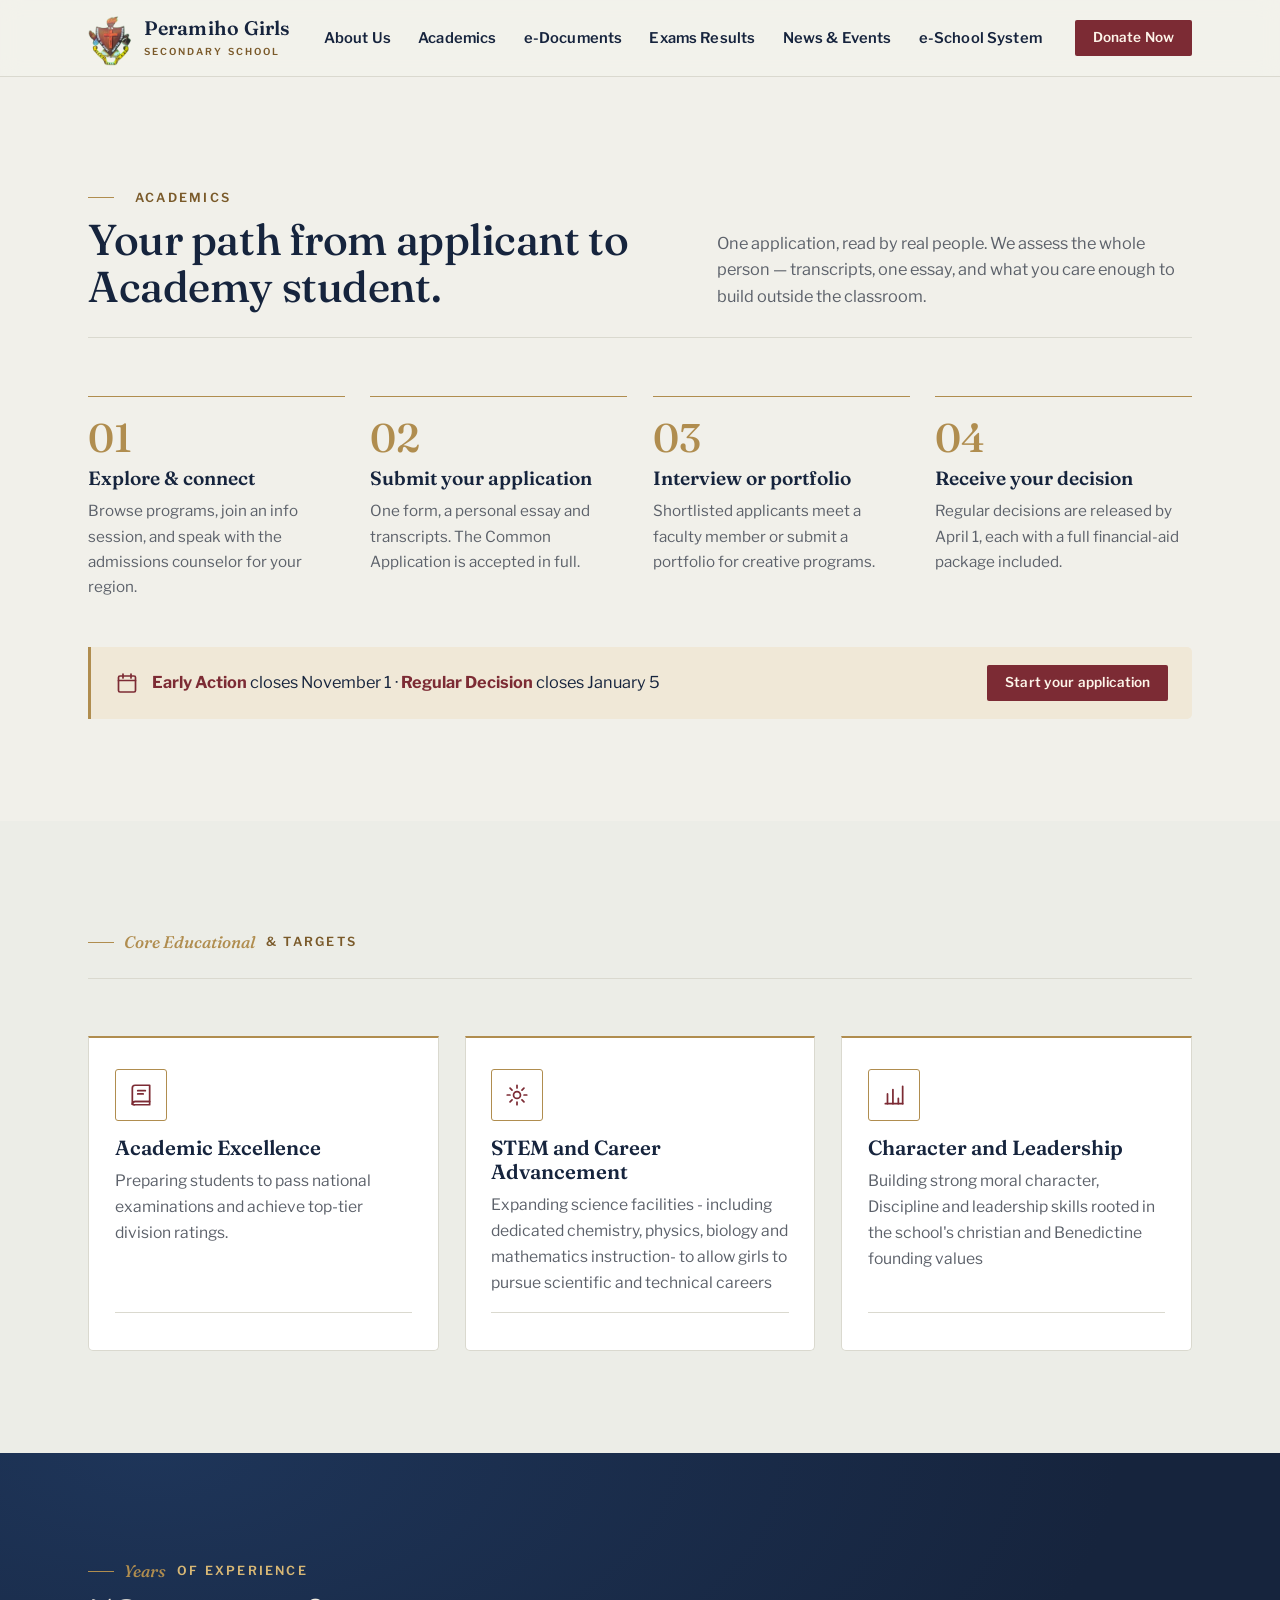
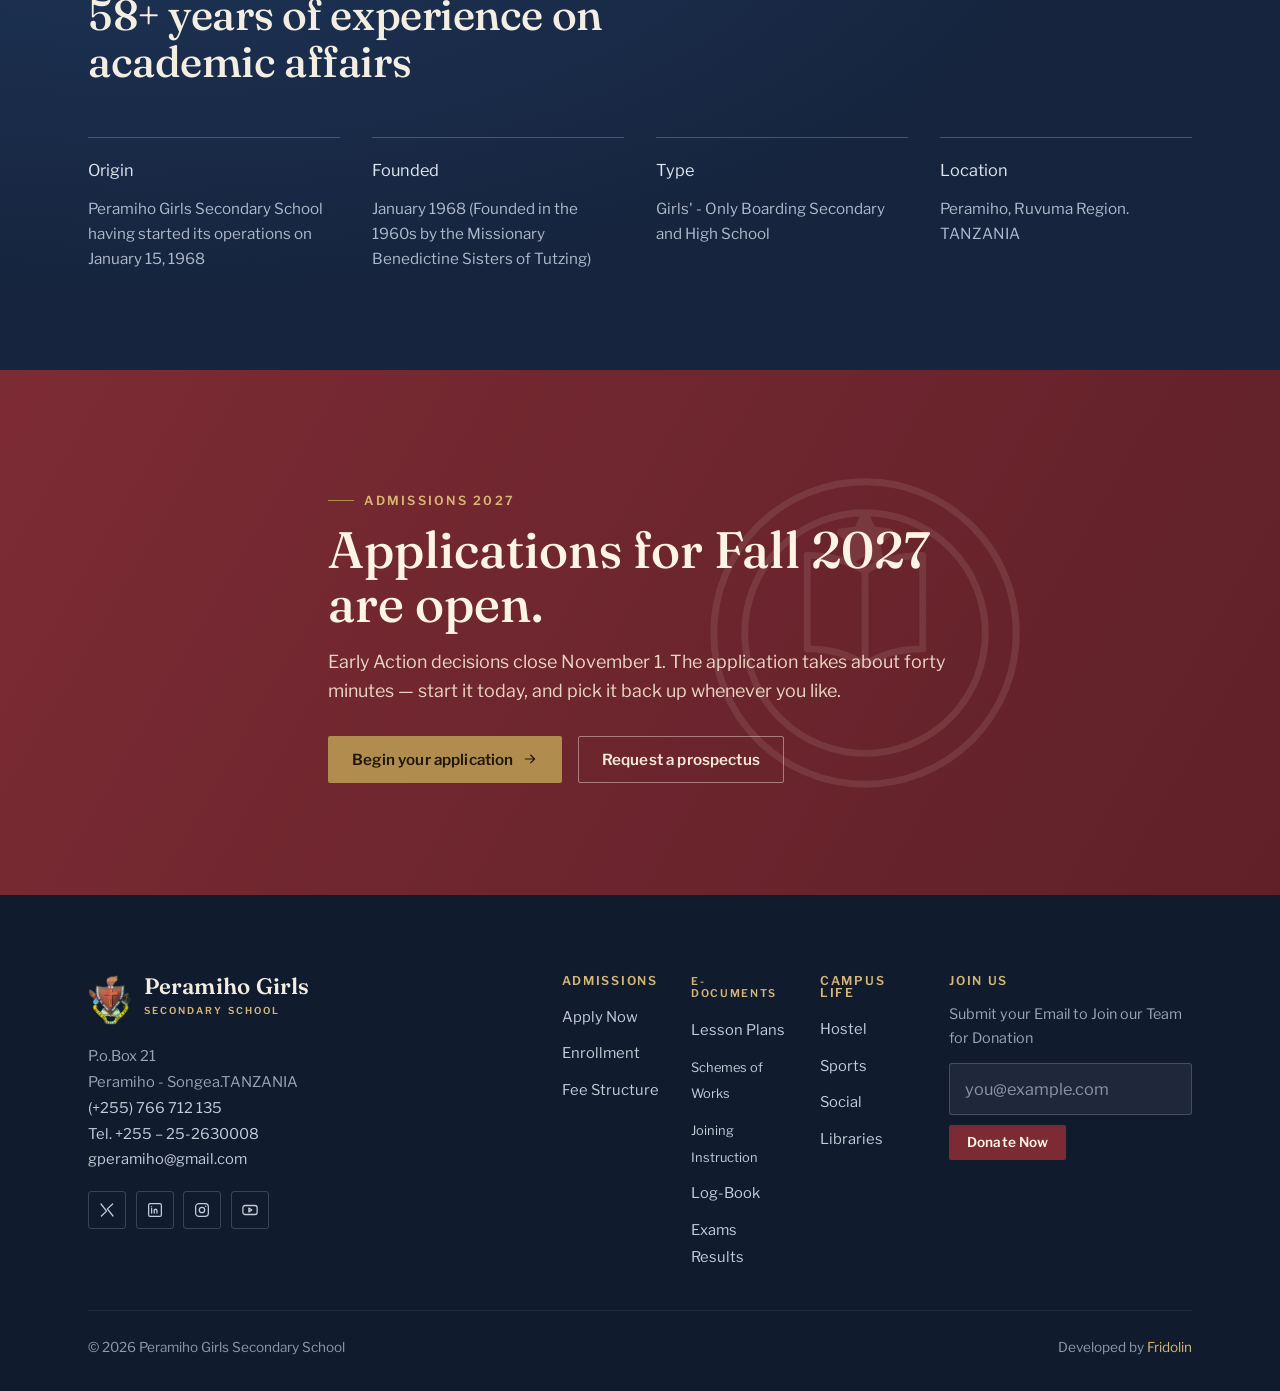
==== academics.html @ e99de793 "Add files via upload" ====
<!DOCTYPE html>
<html lang="en">
<head>
  <meta charset="UTF-8">
  <meta name="viewport" content="width=device-width, initial-scale=1">
  <title>Peramiho Girls Secondary | Home</title>
  <meta name="description" content="Academy is a free, prestigious university and college website template built on Bootstrap 5 — programs, admissions steps, faculty, events, campus gallery and news. Vanilla JavaScript, no dependencies.">
  <meta name="theme-color" content="#16243D">
  <meta property="og:title" content="Academy — Free University Website Template">
  <meta property="og:description" content="A collegiate, editorial Bootstrap 5 template for universities and colleges. Free for personal and commercial use.">
  <meta property="og:type" content="website">
  <meta property="og:image" content="img/hero.jpg">
  <link rel="preconnect" href="https://fonts.googleapis.com">
  <link rel="preconnect" href="https://fonts.gstatic.com" crossorigin>
  <link rel="stylesheet" href="https://fonts.googleapis.com/css2?family=Fraunces:opsz,wght@9..144,400;9..144,500;9..144,600;9..144,700&family=Libre+Franklin:wght@400;500;600;700&display=swap">
  <link rel="stylesheet" href="css/vendor/bootstrap.min.css">
  <link rel="stylesheet" href="css/style.css">
  <link rel="icon" href="img/peramihologo.png">
</head>
<body>
<a class="skip-link" href="#main">Skip to main content</a>

<!-- ============================ HEADER ============================ -->
<header class="site-header" id="top">
  <div class="shell site-header__inner">
    <a class="brand" href="index.html" aria-label="Academy University — home">
      <span class="brand__seal" aria-hidden="true">
         <img src="img/peramihologo.png" width="50" height="50" alt="">
         
      </span>
      <span class="brand__word">
        <strong><small>Peramiho Girls</small></strong>
        <em>Secondary School</em>
      </span>
    </a>

    <nav class="primary-nav" id="primary-nav" aria-label="Primary">
      <ul>
        <li><a href="#programs">About Us</a></li>
        <li><a href="academics.html">Academics</a></li>
       
        <li><a href="edocuments.html">e-Documents</a></li>
         <li><a href="eschool/studentlogin.php">Exams Results</a></li>
       
       
        <li><a href="events.html">News &amp; Events</a></li>
          <li><a href="eschool/">e-School System</a></li>
      </ul>
    </nav>

    <div class="site-header__actions">
      
      <a class="button button--primary button--sm" href="donate.html">Donate Now</a>
      <button class="nav-toggle" id="nav-toggle" aria-expanded="false" aria-controls="primary-nav" aria-label="Open menu">
        <span></span><span></span><span></span>
      </button>
    </div>
  </div>
</header>

<main id="main">

    
  <!-- ============================ ADMISSIONS STEPS ============================ -->
  <section class="section section--admissions" id="admissions" aria-labelledby="admissions-title">
    <div class="shell">
      <div class="section-head">
        <div>
          <p class="eyebrow"><span class="num"></span> Academics</p>
          <h2 class="section-title" id="admissions-title">Your path from applicant to Academy student.</h2>
        </div>
        <p class="section-head__note">One application, read by real people. We assess the whole person —
          transcripts, one essay, and what you care enough to build outside the classroom.</p>
      </div>

      <ol class="steps">
        <li class="step reveal">
          <span class="step__num">01</span>
          <h3 class="step__title">Explore &amp; connect</h3>
          <p>Browse programs, join an info session, and speak with the admissions counselor for your region.</p>
        </li>
        <li class="step reveal">
          <span class="step__num">02</span>
          <h3 class="step__title">Submit your application</h3>
          <p>One form, a personal essay and transcripts. The Common Application is accepted in full.</p>
        </li>
        <li class="step reveal">
          <span class="step__num">03</span>
          <h3 class="step__title">Interview or portfolio</h3>
          <p>Shortlisted applicants meet a faculty member or submit a portfolio for creative programs.</p>
        </li>
        <li class="step reveal">
          <span class="step__num">04</span>
          <h3 class="step__title">Receive your decision</h3>
          <p>Regular decisions are released by April 1, each with a full financial-aid package included.</p>
        </li>
      </ol>

      <div class="deadline reveal">
        <div class="deadline__text">
          <svg class="i" viewBox="0 0 24 24" aria-hidden="true"><rect x="3.5" y="5" width="17" height="16" rx="1.5"/><path d="M3.5 9.5h17M8 3v4M16 3v4"/></svg>
          <p><strong>Early Action</strong> closes <time datetime="2026-11-01">November 1</time> ·
            <strong>Regular Decision</strong> closes <time datetime="2027-01-05">January 5</time></p>
        </div>
        <a class="button button--primary button--sm" href="#apply">Start your application</a>
      </div>
    </div>
  </section>

  

 

 


  <!-- ============================ PROGRAMS ============================ -->
  <section class="section" id="programs" aria-labelledby="programs-title">
    <div class="shell">
      <div class="section-head">
        <div>
          <p class="eyebrow"><span class="num">Core Educational</span>  &amp; Targets</p>
       
        </div>
       
      </div>

      <div class="programs">
        <article class="program reveal">
          <span class="program__icon" aria-hidden="true">
            <svg viewBox="0 0 24 24"><path d="M4 5.5A2.5 2.5 0 0 1 6.5 3H20v15H6.5A2.5 2.5 0 0 0 4 20.5Z"/><path d="M4 20.5A2.5 2.5 0 0 1 6.5 18H20v3H6.5A2.5 2.5 0 0 1 4 20.5Z"/><path d="M9 8h7M9 11h5"/></svg>
          </span>
          <h3 class="program__name">Academic Excellence</h3>
          <p class="program__desc">Preparing students to pass national examinations and achieve top-tier division ratings.</p>
          <p class="program__meta">
        </p>
          </article>

        <article class="program reveal">
          <span class="program__icon" aria-hidden="true">
            <svg viewBox="0 0 24 24"><circle cx="12" cy="12" r="3.2"/><path d="M12 3v2.5M12 18.5V21M3 12h2.5M18.5 12H21M5.6 5.6l1.8 1.8M16.6 16.6l1.8 1.8M18.4 5.6l-1.8 1.8M7.4 16.6l-1.8 1.8"/></svg>
          </span>
          <h3 class="program__name"> STEM and Career Advancement</h3>
          <p class="program__desc">Expanding science facilities - including dedicated chemistry, physics, biology and mathematics instruction- to allow girls to pursue scientific and technical careers</p>
           <p class="program__meta">
        </p>
          </article>

        <article class="program reveal">
          <span class="program__icon" aria-hidden="true">
            <svg viewBox="0 0 24 24"><path d="M4 20h16"/><path d="M6 20V11M11 20V7M16 20v-5M20 20V4"/></svg>
          </span>
          <h3 class="program__name"> Character and Leadership</h3>
          <p class="program__desc">Building strong moral character, Discipline and leadership skills rooted in the school's christian and Benedictine founding values</p>
          <p class="program__meta">
        </p>
       
          </article>

  
      </div>
    </div>
  </section>

  

  <!-- ============================ STATS ============================ -->
  <section class="stats" aria-labelledby="stats-title">
    <div class="shell">
      <div class="stats__head">
        <p class="eyebrow eyebrow--brass"><span class="num">Years</span> of Experience</p>
        <h2 class="section-title section-title--light" id="stats-title"> 58+ years of experience on academic affairs
          
          </h2>
      </div>
      <div class="stats__grid">
        <div class="stat reveal">
          <span>Origin</span>
          <span class="stat__label">Peramiho Girls Secondary School having started its operations on January 15, 1968</span>
        </div>
        <div class="stat reveal">
         <span>Founded</span>
          <span class="stat__label">January 1968 (Founded in the 1960s by the Missionary Benedictine Sisters of Tutzing)
            </span>
        </div>
        <div class="stat reveal">
          <span>Type</span>
          <span class="stat__label">Girls' - Only Boarding Secondary and High School</span>
        </div>
        <div class="stat reveal">
          <span>Location</span>
          <span class="stat__label">Peramiho, Ruvuma Region. TANZANIA</span>
        </div>
      </div>
    </div>
  </section>

  


  <!-- ============================ APPLY CTA ============================ -->
  <section class="apply" id="apply" aria-labelledby="apply-title">
    <div class="shell apply__inner">
      <div class="apply__seal" aria-hidden="true">
        <svg viewBox="0 0 48 48" role="img" focusable="false">
          <circle class="ring" cx="24" cy="24" r="22"/>
          <circle class="ring ring--in" cx="24" cy="24" r="17.5"/>
          <path class="page" d="M24 15c-2.6-1.7-5.5-2.3-8.4-2.3v13.6c2.9 0 5.8.6 8.4 2.3 2.6-1.7 5.5-2.3 8.4-2.3V12.7c-2.9 0-5.8.6-8.4 2.3Z"/>
          <path class="page" d="M24 15v13.6"/>
          <path class="star" d="M24 6.6l1.1 2.4 2.5.3-1.9 1.7.5 2.5L24 12.3l-2.2 1.2.5-2.5-1.9-1.7 2.5-.3L24 6.6Z"/>
        </svg>
      </div>
      <p class="eyebrow eyebrow--brass">Admissions 2027</p>
      <h2 class="apply__title" id="apply-title">Applications for Fall 2027 are open.</h2>
      <p class="apply__lead">Early Action decisions close November 1. The application takes about forty
        minutes — start it today, and pick it back up whenever you like.</p>
      <div class="apply__cta">
        <a class="button button--brass" href="application.html">Begin your application
          <svg class="i" viewBox="0 0 24 24" aria-hidden="true"><path d="M5 12h14M13 6l6 6-6 6"/></svg></a>
        <a class="button button--ghost" href="#admissions">Request a prospectus</a>
      </div>
    </div>
  </section>

</main>

<!-- ============================ FOOTER ============================ -->
<footer class="site-footer" role="contentinfo">
  <div class="shell">
    <div class="footer__top">
      <div class="footer__brand">
        <a class="brand brand--footer" href="#top" aria-label="Academy University — home">
          <span class="brand__seal" aria-hidden="true">
            <img src="img/peramihologo.png" width="50" height="50" alt="">
         
          </span>
          <span class="brand__word">
            <strong>Peramiho Girls</strong>
            <em>Secondary School</em>
          </span>
        </a>
        <address class="footer__addr">
        P.o.Box 21<br>
          Peramiho - Songea.TANZANIA<br>
         
             <a href="tel:+255766712135">(+255) 766 712 135 
          </a><br>
           <a href="tel:+255252630008">Tel. +255 – 25-2630008 
            </a><br>
          <a href="mailto:gperamiho@gmail.com">gperamiho@gmail.com</a>
        </address>
        <div class="footer__social">
          <a href="#news" aria-label="Academy on X">
            <svg class="i" viewBox="0 0 24 24" aria-hidden="true"><path d="M4 4l7.5 9.5L4.5 20M20 20l-7.5-9.5L19.5 4"/></svg>
          </a>
          <a href="#news" aria-label="Academy on LinkedIn">
            <svg class="i" viewBox="0 0 24 24" aria-hidden="true"><rect x="3.5" y="3.5" width="17" height="17" rx="2"/><path d="M7.5 10v6M7.5 7.5v.01M11 16v-3.2a1.8 1.8 0 0 1 3.6 0V16M11 12v4"/></svg>
          </a>
          <a href="#news" aria-label="Academy on Instagram">
            <svg class="i" viewBox="0 0 24 24" aria-hidden="true"><rect x="3.5" y="3.5" width="17" height="17" rx="4.5"/><circle cx="12" cy="12" r="3.6"/><path d="M17 7v.01"/></svg>
          </a>
          <a href="#news" aria-label="Academy on YouTube">
            <svg class="i" viewBox="0 0 24 24" aria-hidden="true"><rect x="2.5" y="6" width="19" height="12" rx="3"/><path d="M10.5 9.5l4 2.5-4 2.5Z"/></svg>
          </a>
        </div>
      </div>

      <nav class="footer__cols" aria-label="Footer">
        <div class="footer__col">
          <h2>Admissions</h2>
          <ul>
            <li><a href="#apply">Apply Now</a></li>
            <li><a href="eschool/">Enrollment</a></li>
            <li><a href="eschool/">Fee Structure</a></li>
      
          </ul>
        </div>
        <div class="footer__col">
          <h2><small>e-Documents</small></h2>
          <ul>
            <li><a href="#programs">Lesson Plans</a></li>
             <li><a href="#programs"><small>Schemes of Works</small></a></li>
            <li><a href="peramihojoininginstruction.pdf"><small>Joining Instruction</small></a></li>
            <li><a href="peramihologbook.pdf">Log-Book</a></li>
            <li><a href="#about">Exams Results</a></li>
           
          </ul>
        </div>
        <div class="footer__col">
          <h2>Campus Life</h2>
          <ul>
            <li><a href="#campus">Hostel</a></li>
            <li><a href="#campus">Sports</a></li>
            <li><a href="#campus">Social</a></li>
            <li><a href="#about">Libraries</a></li>
            
          </ul>
        </div>
        <div class="footer__col footer__col--wide">
          <h2>Join Us</h2>
          <p class="footer__note">Submit your Email to Join our Team for Donation</p>
          <form class="subscribe" id="subscribe" novalidate>
            <label class="visually-hidden" for="sub-email">Email address</label>
            <input type="email" id="sub-email" name="email" placeholder="you@example.com" autocomplete="email" required>
            <button type="submit" class="button button--primary button--sm">Donate Now</button>
            <p class="subscribe__msg" id="sub-msg" role="status" aria-live="polite"></p>
          </form>
        </div>
      </nav>
    </div>

    <div class="footer__bottom">
      <p>© 2026 Peramiho Girls Secondary School</p>
      <p class="footer__credit">Developed by <a href="https://fmpiza.github.io/webfridolin" rel="noopener">Fridolin</a>
       </p>
    </div>
  </div>
</footer>

<script src="js/vendor/bootstrap.bundle.min.js"></script>
<script src="js/main.js"></script>

<script type="application/ld+json">
{
  "@context": "https://schema.org",
  "@type": "CollegeOrUniversity",
  "name": "Academy University",
  "url": "https://uicookies.com/",
  "slogan": "Per Studia Ad Astra",
  "foundingDate": "1887",
  "description": "Academy is an independent research university in Ashcroft, Massachusetts, with nine faculties and more than 120 degree programs.",
  "address": {
    "@type": "PostalAddress",
    "streetAddress": "300 Elm Row",
    "addressLocality": "Ashcroft",
    "addressRegion": "MA",
    "postalCode": "01984",
    "addressCountry": "US"
  },
  "numberOfStudents": 11400
}
</script>
</body>
</html>
---- css/style.css ----
/* =============================================================
   Academy — Free University / College Website Template
   uiCookies · Palette "Heritage Quad" · Fraunces + Libre Franklin
   ============================================================= */

:root{
  --navy:      #16243D;   /* collegiate ink — headings, header words, footer */
  --navy-700:  #1F3350;
  --navy-800:  #101B2E;   /* footer base */
  --garnet:    #7C2B34;   /* heritage crimson — primary CTA, links, accents */
  --garnet-600:#68222A;
  --brass:     #B08D4F;   /* antique gold — hairlines, seal, on-dark accents */
  --brass-light:#D7B775;  /* brass on dark backgrounds */
  --brass-ink: #7A5A2A;   /* brass text on light (accessible) */
  --brass-tint:#F0E8D7;   /* pale brass wash */
  --stone:     #ECEDE7;   /* page background — hued limestone, not grey/cream */
  --card:      #FFFFFF;
  --line:      #DAD9CF;
  --line-soft: #E7E6DD;
  --ink:       #22262D;
  --ink-soft:  #3A4048;
  --muted:     #5C616A;
  --r:         5px;
  --shadow-sm: 0 2px 10px rgba(16,27,46,.05);
  --shadow-md: 0 22px 44px -22px rgba(16,27,46,.30);
  --container: 1200px;
  --ff-display:"Fraunces", Georgia, "Times New Roman", serif;
  --ff-body:   "Libre Franklin", system-ui, -apple-system, "Segoe UI", sans-serif;
}

*{ box-sizing:border-box; }
html{ scroll-behavior:smooth; -webkit-text-size-adjust:100%; }
body{
  margin:0;
  font-family:var(--ff-body);
  font-size:1.02rem;
  line-height:1.65;
  color:var(--ink);
  background:var(--stone);
  font-optical-sizing:auto;
  -webkit-font-smoothing:antialiased;
  -moz-osx-font-smoothing:grayscale;
}
img{ max-width:100%; display:block; }
h1,h2,h3{ margin:0; }
p{ margin:0 0 1rem; }
p:last-child{ margin-bottom:0; }
a{ color:var(--garnet); }
[id]{ scroll-margin-top:92px; }

svg.i{
  fill:none; stroke:currentColor; stroke-width:1.7;
  stroke-linecap:round; stroke-linejoin:round;
  display:inline-block; vertical-align:middle; flex:none;
}

.shell{
  width:100%;
  max-width:var(--container);
  margin-inline:auto;
  padding-inline:clamp(20px, 5vw, 48px);
}

/* ---------- accessibility helpers ---------- */
.visually-hidden{
  position:absolute!important; width:1px; height:1px; padding:0;
  margin:-1px; overflow:hidden; clip:rect(0 0 0 0); white-space:nowrap; border:0;
}
.skip-link{
  position:absolute; left:16px; top:-64px; z-index:300;
  background:var(--garnet); color:#fff; padding:.7rem 1.1rem;
  border-radius:0 0 4px 4px; text-decoration:none; font-weight:600;
  transition:top .2s ease;
}
.skip-link:focus{ top:0; }
:focus-visible{ outline:2px solid var(--brass); outline-offset:3px; border-radius:2px; }

/* ---------- buttons ---------- */
.button{
  display:inline-flex; align-items:center; gap:.5rem;
  font:600 .95rem/1 var(--ff-body); letter-spacing:.01em;
  padding:.9rem 1.45rem; border-radius:2px; border:1px solid transparent;
  cursor:pointer; text-decoration:none; white-space:nowrap;
  transition:background .2s, color .2s, border-color .2s, transform .2s, box-shadow .2s;
}
.button .i{ width:1.05em; height:1.05em; transition:transform .2s ease; }
.button:hover .i{ transform:translateX(3px); }
.button--sm{ padding:.62rem 1.05rem; font-size:.85rem; }
.button--primary{ background:var(--garnet); color:#fdf4e9; }
.button--primary:hover{ background:var(--garnet-600); transform:translateY(-1px); box-shadow:0 12px 22px -12px rgba(124,43,52,.7); }
.button--outline{ background:transparent; color:var(--navy); border-color:rgba(22,36,61,.32); }
.button--outline:hover{ background:var(--navy); color:#fff; border-color:var(--navy); }
.button--brass{ background:var(--brass); color:#20160a; }
.button--brass:hover{ background:#c39a58; transform:translateY(-1px); }
.button--ghost{ background:transparent; color:#f5e9d8; border-color:rgba(245,233,216,.45); }
.button--ghost:hover{ background:rgba(255,255,255,.09); border-color:#f5e9d8; }

/* ---------- eyebrow / section heads ---------- */
.eyebrow{
  display:inline-flex; align-items:center; gap:.65rem;
  font:600 .78rem/1 var(--ff-body); letter-spacing:.18em; text-transform:uppercase;
  color:var(--brass-ink); margin:0 0 .3rem;
}
.eyebrow::before{ content:""; width:26px; height:1px; background:var(--brass); flex:none; }
.eyebrow--brass{ color:var(--brass-light); }
.eyebrow--brass::before{ background:var(--brass); }
.eyebrow .num{
  font-family:var(--ff-display); font-style:italic; font-weight:500;
  letter-spacing:0; text-transform:none; color:var(--brass); font-size:1.05rem;
}

.section{ padding:clamp(4rem, 8vw, 7rem) 0; }
.section-head{
  display:grid; grid-template-columns:1.1fr .9fr; gap:1.4rem 3rem; align-items:end;
  margin-bottom:clamp(2.2rem, 5vw, 3.6rem); padding-bottom:1.7rem;
  border-bottom:1px solid var(--line);
}
.section-head__note{ color:var(--muted); font-size:1.02rem; max-width:46ch; }
.section-title{
  font-family:var(--ff-display); font-weight:500; color:var(--navy);
  font-size:clamp(1.8rem, 3.6vw, 2.7rem); line-height:1.08; letter-spacing:-.01em;
  margin-top:.5rem; max-width:20ch;
}
.section-title--light{ color:#f4ede1; }
@media(max-width:820px){
  .section-head{ grid-template-columns:1fr; align-items:start; }
  .section-title{ max-width:26ch; }
}

/* ---------- brand / seal ---------- */
.brand{ display:inline-flex; align-items:center; gap:.72rem; text-decoration:none; }
.brand__seal{ width:44px; height:44px; flex:none; }
.brand__seal svg{ width:100%; height:100%; display:block; }
.brand__seal svg circle, .brand__seal svg path{ fill:none; stroke-linecap:round; stroke-linejoin:round; }
.brand__seal .ring{ stroke:var(--navy); stroke-width:1.4; }
.brand__seal .ring--in{ stroke:var(--brass); stroke-width:1; }
.brand__seal .page{ stroke:var(--garnet); stroke-width:1.4; }
.brand__seal .scroll{ stroke:var(--brass); stroke-width:1.2; }
.brand__seal .star{ stroke:var(--brass); fill:var(--brass); stroke-width:.6; }
.brand__word strong{
  display:block; font-family:var(--ff-display); font-weight:600; font-size:1.4rem;
  color:var(--navy); line-height:1; letter-spacing:.01em;
}
.brand__word em{
  display:block; font-style:normal; font-size:.6rem; letter-spacing:.22em;
  text-transform:uppercase; color:var(--brass-ink); margin-top:.32rem; font-weight:600;
}

/* ---------- header ---------- */
.site-header{
  position:sticky; top:0; z-index:100;
  background:rgba(243,242,236,.9); backdrop-filter:blur(10px); -webkit-backdrop-filter:blur(10px);
  border-bottom:1px solid var(--line);
  transition:box-shadow .25s ease, background .25s ease;
}
.site-header.is-scrolled{
  background:rgba(243,242,236,.97);
  box-shadow:0 8px 26px -16px rgba(16,27,46,.5);
}
.site-header__inner{
  display:flex; align-items:center; justify-content:space-between; gap:1.5rem;
  height:76px; position:relative;
}
.primary-nav ul{ list-style:none; display:flex; gap:1.7rem; margin:0; padding:0; }
.primary-nav a{
  position:relative; font:600 .92rem/1 var(--ff-body); color:var(--navy);
  text-decoration:none; padding:.45rem 0; letter-spacing:.01em;
}
.primary-nav a::after{
  content:""; position:absolute; left:0; right:0; bottom:-3px; height:2px;
  background:var(--brass); transform:scaleX(0); transform-origin:left; transition:transform .25s ease;
}
.primary-nav a:hover::after, .primary-nav a:focus-visible::after{ transform:scaleX(1); }
.site-header__actions{ display:flex; align-items:center; gap:1rem; }
.visit-link{ font:600 .9rem/1 var(--ff-body); color:var(--navy); text-decoration:none; }
.visit-link:hover{ color:var(--garnet); }
.nav-toggle{
  display:none; width:44px; height:44px; border:1px solid var(--line); background:#fff;
  border-radius:3px; flex-direction:column; align-items:center; justify-content:center; gap:4px; cursor:pointer;
}
.nav-toggle span{ width:20px; height:2px; background:var(--navy); transition:.25s ease; }
.nav-toggle[aria-expanded="true"] span:nth-child(1){ transform:translateY(6px) rotate(45deg); }
.nav-toggle[aria-expanded="true"] span:nth-child(2){ opacity:0; }
.nav-toggle[aria-expanded="true"] span:nth-child(3){ transform:translateY(-6px) rotate(-45deg); }

@media(max-width:980px){
  .primary-nav{
    position:absolute; top:100%; left:0; right:0; display:none;
    background:#fff; border-bottom:1px solid var(--line);
    box-shadow:0 22px 40px -22px rgba(16,27,46,.45);
  }
  .primary-nav.is-open{ display:block; }
  .primary-nav ul{ flex-direction:column; gap:0; padding:.4rem 0; }
  .primary-nav a{ display:block; padding:.95rem clamp(20px,5vw,48px); }
  .primary-nav li + li a{ border-top:1px solid var(--line-soft); }
  .primary-nav a::after{ display:none; }
  .nav-toggle{ display:flex; }
  .visit-link{ display:none; }
}

/* ---------- hero ---------- */
.hero{
  padding:clamp(2.6rem, 6vw, 4.5rem) 0 clamp(2.6rem, 5vw, 4rem);
  background:linear-gradient(180deg, #F3F2EC 0%, var(--stone) 100%);
}
.hero__grid{
  display:grid; grid-template-columns:1.05fr .95fr; gap:clamp(2rem, 5vw, 4.5rem); align-items:center;
}
.hero__title{
  font-family:var(--ff-display); font-weight:500; color:var(--navy);
  font-size:clamp(2.5rem, 6vw, 4.4rem); line-height:1.02; letter-spacing:-.02em;
  margin:1rem 0 1.2rem;
}
.hero__lead{ font-size:clamp(1.05rem, 1.5vw, 1.24rem); color:var(--ink-soft); max-width:46ch; margin-bottom:1.8rem; }
.hero__cta{ display:flex; gap:1rem; flex-wrap:wrap; margin-bottom:1.7rem; }
.hero__meta{ display:flex; align-items:center; gap:.9rem; flex-wrap:wrap; font-size:.92rem; color:var(--muted); }
.hero__meta strong{ color:var(--navy); }
.dot{ width:4px; height:4px; border-radius:50%; background:var(--brass); display:inline-block; }

.hero__figure{ position:relative; margin:14px; }
.hero__figure::before, .hero__figure::after{ content:""; position:absolute; width:96px; height:96px; pointer-events:none; }
.hero__figure::before{ top:-14px; left:-14px; border-top:2px solid var(--brass); border-left:2px solid var(--brass); }
.hero__figure::after{ bottom:-14px; right:-14px; border-bottom:2px solid var(--brass); border-right:2px solid var(--brass); }

.frame{ position:relative; overflow:hidden; background:#1b2c48; border-radius:var(--r); }
.frame img{ position:absolute; inset:0; width:100%; height:100%; object-fit:cover; }
.frame--hero{ aspect-ratio:4/5; box-shadow:0 34px 60px -34px rgba(16,27,46,.55); }

.hero__badge{
  position:absolute; left:16px; bottom:16px; z-index:3;
  display:flex; align-items:center; gap:.55rem;
  background:var(--garnet); color:#f5e6d3; padding:.6rem .85rem; border-radius:3px;
  box-shadow:0 14px 26px -14px rgba(16,27,46,.6);
}
.hero__badge-seal{ width:34px; height:34px; flex:none; }
.hero__badge-seal svg{ width:100%; height:100%; display:block; }
.hero__badge-seal svg *{ fill:none; stroke:#f5e6d3; stroke-width:1.2; stroke-linecap:round; stroke-linejoin:round; }
.hero__badge-seal .star{ fill:#f0d9a8; stroke:#f0d9a8; }
.hero__badge-text{ font:600 .72rem/1.25 var(--ff-body); letter-spacing:.14em; text-transform:uppercase; }

/* ---------- credential ribbon ---------- */
.ribbon{
  list-style:none; margin:clamp(2.6rem,5vw,3.6rem) 0 0; padding:1.6rem 0;
  display:grid; grid-template-columns:repeat(4,1fr); text-align:center;
  border-top:1px solid var(--line); border-bottom:1px solid var(--line);
}
.ribbon li{ position:relative; padding:.2rem 1rem; }
.ribbon li + li::before{
  content:""; position:absolute; left:0; top:18%; height:64%; width:1px;
  background:linear-gradient(180deg, transparent, rgba(176,141,79,.7), transparent);
}
.ribbon__num{ display:block; font-family:var(--ff-display); font-weight:500; color:var(--navy); font-size:clamp(1.5rem,3vw,2.1rem); line-height:1; }
.ribbon__lbl{ display:block; margin-top:.35rem; font-size:.76rem; letter-spacing:.1em; text-transform:uppercase; color:var(--muted); }
@media(max-width:640px){
  .ribbon{ grid-template-columns:repeat(2,1fr); gap:1.4rem 0; }
  .ribbon li::before{ display:none; }
}

/* ---------- programs ---------- */
.programs{ display:grid; grid-template-columns:repeat(3,1fr); gap:1.6rem; }
.program{
  background:var(--card); border:1px solid var(--line); border-top:2px solid var(--brass);
  padding:1.9rem 1.6rem 1.4rem; border-radius:0 0 var(--r) var(--r);
  display:flex; flex-direction:column; gap:.55rem;
  transition:box-shadow .25s ease, transform .25s ease, border-color .25s ease;
}
.program:hover{ box-shadow:var(--shadow-md); transform:translateY(-4px); }
.program__icon{
  width:52px; height:52px; display:grid; place-items:center;
  border:1px solid var(--brass); border-radius:3px; color:var(--garnet); margin-bottom:.4rem;
}
.program__icon svg{ width:26px; height:26px; fill:none; stroke:currentColor; stroke-width:1.6; stroke-linecap:round; stroke-linejoin:round; }
.program__name{ font-family:var(--ff-display); font-weight:600; font-size:1.28rem; color:var(--navy); line-height:1.15; }
.program__desc{ color:var(--muted); font-size:.98rem; flex:1; margin:0; }
.program__meta{
  display:flex; align-items:center; justify-content:space-between;
  border-top:1px solid var(--line); padding-top:.9rem; margin-top:.5rem;
}
.program__meta span{ font-size:.72rem; font-weight:700; letter-spacing:.08em; text-transform:uppercase; color:var(--brass-ink); }
.program__meta a{ display:inline-flex; align-items:center; gap:.35rem; color:var(--garnet); font-weight:600; font-size:.85rem; text-decoration:none; }
.program__meta a .i{ width:1em; height:1em; transition:transform .2s ease; }
.program:hover .program__meta a .i{ transform:translateX(3px); }
@media(max-width:900px){ .programs{ grid-template-columns:repeat(2,1fr); } }
@media(max-width:560px){ .programs{ grid-template-columns:1fr; } }

/* ---------- why / about ---------- */
.section--why{ background:linear-gradient(180deg, var(--stone), #F1F0EA); }
.why__grid{ display:grid; grid-template-columns:.82fr 1.18fr; gap:clamp(2rem,5vw,4.5rem); align-items:center; }
.why__figure{ position:relative; margin-right:8px; }
.frame--why{ aspect-ratio:4/5; border:1px solid rgba(176,141,79,.4); }
.why__stamp{
  position:absolute; right:-16px; bottom:26px; max-width:158px;
  background:var(--navy); color:#f0e5d2; padding:1rem 1.1rem; border-radius:3px; box-shadow:var(--shadow-md);
}
.why__stamp-num{ display:block; font-family:var(--ff-display); font-weight:500; font-size:1.9rem; color:var(--brass-light); line-height:1; }
.why__stamp-lbl{ display:block; margin-top:.35rem; font-size:.78rem; color:#c6cfdb; }
.why__lead{ font-size:1.12rem; color:var(--ink-soft); margin:1.1rem 0 1.4rem; max-width:52ch; }
.checklist{ list-style:none; margin:0 0 1.6rem; padding:0; display:grid; gap:.9rem; }
.checklist li{ display:flex; gap:.8rem; align-items:flex-start; color:var(--ink-soft); font-size:1rem; }
.checklist .check{
  flex:none; width:26px; height:26px; padding:4px; border:1px solid var(--brass);
  border-radius:50%; color:var(--garnet); fill:none; stroke:currentColor;
  stroke-width:2.2; stroke-linecap:round; stroke-linejoin:round; margin-top:1px;
}
.textlink{
  display:inline-flex; align-items:center; gap:.5rem; font-weight:600; color:var(--garnet);
  text-decoration:none; border-bottom:1px solid transparent;
}
.textlink .i{ width:1.05em; height:1.05em; transition:transform .2s ease; }
.textlink:hover{ border-color:var(--garnet); }
.textlink:hover .i{ transform:translateX(3px); }
@media(max-width:860px){
  .why__grid{ grid-template-columns:1fr; }
  .why__figure{ max-width:420px; margin-right:0; }
}

/* ---------- stats band ---------- */
.stats{
  background:radial-gradient(130% 150% at 12% 0%, #1e3559 0%, var(--navy) 58%);
  color:#dfe6f0; padding:clamp(4rem,8vw,6.2rem) 0;
}
.stats__head{ margin-bottom:clamp(2.2rem,5vw,3.2rem); }
.stats__grid{ display:grid; grid-template-columns:repeat(4,1fr); gap:2rem; }
.stat{ border-top:1px solid rgba(176,141,79,.45); padding-top:1.2rem; }
.stat__num{ display:block; font-family:var(--ff-display); font-weight:500; color:var(--brass-light); font-size:clamp(2.6rem,5vw,3.6rem); line-height:1; letter-spacing:-.01em; }
.stat__label{ display:block; margin-top:.75rem; color:#aeb9cb; font-size:.95rem; max-width:26ch; }
@media(max-width:820px){ .stats__grid{ grid-template-columns:repeat(2,1fr); gap:2rem 1.6rem; } }
@media(max-width:460px){ .stats__grid{ grid-template-columns:1fr; } }

/* ---------- campus gallery ---------- */
.gallery{ display:grid; grid-template-columns:repeat(4,1fr); grid-auto-rows:210px; gap:14px; }
.gallery__item{ position:relative; overflow:hidden; border-radius:var(--r); background:#1b2c48; margin:0; }
.gallery__item img{ position:absolute; inset:0; width:100%; height:100%; object-fit:cover; transition:transform .5s ease; }
.gallery__item:hover img{ transform:scale(1.05); }
.gallery__item figcaption{
  position:absolute; left:0; right:0; bottom:0; padding:1.5rem 1rem .9rem;
  color:#fff; font-size:.9rem; font-weight:500;
  background:linear-gradient(transparent, rgba(16,27,46,.85));
  transform:translateY(8px); opacity:0; transition:.3s ease;
}
.gallery__item:hover figcaption, .gallery__item:focus-within figcaption{ transform:none; opacity:1; }
.g-library{ grid-column:1; grid-row:1 / span 2; }
.g-quad{ grid-column:2 / span 2; grid-row:1; }
.g-students{ grid-column:4; grid-row:1; }
.g-lecture{ grid-column:2; grid-row:2; }
.g-lab{ grid-column:3; grid-row:2; }
.g-sports{ grid-column:4; grid-row:2; }
@media(max-width:820px){
  .gallery{ grid-template-columns:repeat(2,1fr); grid-auto-rows:180px; }
  .gallery__item figcaption{ opacity:1; transform:none; }
  .g-library{ grid-column:1; grid-row:1 / span 2; }
  .g-quad{ grid-column:2; grid-row:1; }
  .g-students{ grid-column:2; grid-row:2; }
  .g-lecture{ grid-column:1; grid-row:3; }
  .g-lab{ grid-column:2; grid-row:3; }
  .g-sports{ grid-column:1 / span 2; grid-row:4; }
}
@media(max-width:520px){
  .gallery{ grid-template-columns:1fr; grid-auto-rows:200px; }
  .gallery__item{ grid-column:1 !important; grid-row:auto !important; }
}

/* ---------- admissions steps ---------- */
.section--admissions{ background:#F1F0EA; }
.steps{ list-style:none; margin:0; padding:0; display:grid; grid-template-columns:repeat(4,1fr); gap:1.6rem; }
.step{ border-top:1px solid var(--brass); padding-top:1.3rem; }
.step__num{ display:block; font-family:var(--ff-display); font-weight:500; font-size:2.5rem; color:var(--brass); line-height:1; }
.step__title{ font-family:var(--ff-display); font-weight:600; font-size:1.2rem; color:var(--navy); margin:.6rem 0 .5rem; }
.step p{ color:var(--muted); font-size:.95rem; margin:0; }
.deadline{
  margin-top:clamp(2rem,4vw,3rem); display:flex; flex-wrap:wrap; gap:1.1rem;
  align-items:center; justify-content:space-between;
  background:var(--brass-tint); border-left:3px solid var(--brass);
  border-radius:0 var(--r) var(--r) 0; padding:1.15rem 1.5rem;
}
.deadline__text{ display:flex; align-items:center; gap:.8rem; color:var(--navy); }
.deadline__text .i{ width:1.5rem; height:1.5rem; color:var(--garnet); }
.deadline__text p{ margin:0; }
.deadline strong{ color:var(--garnet); }
@media(max-width:820px){ .steps{ grid-template-columns:repeat(2,1fr); } }
@media(max-width:520px){ .steps{ grid-template-columns:1fr; } }

/* ---------- faculty ---------- */
.faculty{ display:grid; grid-template-columns:repeat(4,1fr); gap:1.6rem; }
.prof{ background:var(--card); border:1px solid var(--line); border-radius:var(--r); overflow:hidden; }
.prof__photo{ position:relative; aspect-ratio:1/1; background:#1b2c48; }
.prof__photo img{
  position:absolute; inset:0; width:100%; height:100%; object-fit:cover;
  filter:grayscale(.5) contrast(1.02); transition:filter .4s ease, transform .5s ease;
}
.prof:hover .prof__photo img{ filter:grayscale(0); transform:scale(1.03); }
.prof__body{ padding:1.1rem 1.2rem 1.4rem; }
.prof__name{ font-family:var(--ff-display); font-weight:600; font-size:1.18rem; color:var(--navy); }
.prof__role{ color:var(--brass-ink); font-weight:700; font-size:.72rem; letter-spacing:.08em; text-transform:uppercase; margin:.3rem 0 .6rem; }
.prof__note{ color:var(--muted); font-size:.92rem; margin:0; }
@media(max-width:820px){ .faculty{ grid-template-columns:repeat(2,1fr); } }
@media(max-width:460px){ .faculty{ grid-template-columns:1fr; } }

/* ---------- events + news ---------- */
.news__grid{ display:grid; grid-template-columns:.82fr 1.18fr; gap:clamp(2.5rem,5vw,4rem); align-items:start; }
.tag{ display:inline-block; font-size:.68rem; letter-spacing:.1em; text-transform:uppercase; font-weight:700; color:var(--garnet); background:rgba(124,43,52,.09); padding:.22rem .5rem; border-radius:2px; }
.tag--plain{ background:none; padding:0; color:var(--brass-ink); }

.event-list{ list-style:none; margin:1.5rem 0; padding:0; }
.event{ display:flex; gap:1.1rem; padding:1.15rem 0; border-top:1px solid var(--line); }
.event:last-child{ border-bottom:1px solid var(--line); }
.event__date{ flex:none; width:58px; text-align:center; background:var(--navy); color:#f0e5d2; border-radius:3px; padding:.55rem 0; align-self:flex-start; }
.event__day{ display:block; font-family:var(--ff-display); font-weight:500; font-size:1.45rem; line-height:1; }
.event__mon{ display:block; margin-top:.2rem; font-size:.68rem; letter-spacing:.14em; text-transform:uppercase; color:var(--brass-light); }
.event__body{ padding-top:.1rem; }
.event__title{ font-family:var(--ff-display); font-weight:600; font-size:1.12rem; color:var(--navy); line-height:1.2; margin:.35rem 0 .3rem; }
.event__meta{ color:var(--muted); font-size:.88rem; margin:0; }

.story-grid{ display:grid; grid-template-columns:repeat(2,1fr); gap:1.7rem 1.5rem; margin-top:1.5rem; }
.story{ display:flex; flex-direction:column; gap:.9rem; }
.story__media{ display:block; aspect-ratio:3/2; }
.story__body{ display:flex; flex-direction:column; gap:.5rem; }
.story__meta{ display:flex; gap:.8rem; align-items:center; font-size:.8rem; color:var(--muted); }
.story__title{ font-family:var(--ff-display); font-weight:600; font-size:1.16rem; line-height:1.22; margin:0; }
.story__title a{ color:var(--navy); text-decoration:none; }
.story__title a:hover{ color:var(--garnet); }
.story__excerpt{ color:var(--muted); font-size:.95rem; margin:0; }
.story:first-child{ grid-column:1 / -1; display:grid; grid-template-columns:1.15fr 1fr; gap:1.6rem; align-items:center; }
.story:first-child .story__media{ aspect-ratio:16/10; }
.story:first-child .story__title{ font-size:1.55rem; }
@media(max-width:900px){ .news__grid{ grid-template-columns:1fr; } }
@media(max-width:600px){
  .story-grid{ grid-template-columns:1fr; }
  .story:first-child{ grid-template-columns:1fr; gap:.9rem; }
}

/* ---------- apply band ---------- */
.apply{
  position:relative; overflow:hidden; color:#f6e9d8;
  background:linear-gradient(120deg, var(--garnet) 0%, #5f2028 100%);
  padding:clamp(4rem,9vw,7rem) 0;
}
.apply__seal{ position:absolute; right:-30px; top:50%; transform:translateY(-50%); width:330px; height:330px; opacity:.1; pointer-events:none; }
.apply__seal svg{ width:100%; height:100%; }
.apply__seal svg *{ fill:none; stroke:#f6e9d8; stroke-width:1; stroke-linecap:round; stroke-linejoin:round; }
.apply__seal .star{ fill:#f6e9d8; stroke:#f6e9d8; }
.apply__inner{ position:relative; z-index:1; max-width:720px; }
.apply__title{ font-family:var(--ff-display); font-weight:500; font-size:clamp(2rem,5vw,3.2rem); line-height:1.05; color:#fdf4e6; margin:.7rem 0 1rem; }
.apply__lead{ color:#e9d6c4; font-size:1.12rem; max-width:52ch; margin-bottom:1.9rem; }
.apply__cta{ display:flex; gap:1rem; flex-wrap:wrap; }

/* ---------- footer ---------- */
.site-footer{ background:var(--navy-800); color:#c4ccd8; padding:clamp(3.5rem,7vw,5rem) 0 2rem; }
.footer__top{ display:grid; grid-template-columns:1.3fr 2fr; gap:clamp(2.5rem,5vw,4rem); padding-bottom:2.5rem; border-bottom:1px solid rgba(255,255,255,.08); }
.brand--footer .brand__seal .ring{ stroke:var(--brass); }
.brand--footer .brand__seal .ring--in{ stroke:rgba(255,255,255,.32); }
.brand--footer .brand__seal .page{ stroke:#e9dcc6; }
.brand--footer .brand__seal .scroll{ stroke:rgba(255,255,255,.32); }
.brand--footer .brand__word strong{ color:#f3ede1; }
.brand--footer .brand__word em{ color:var(--brass-light); }
.footer__addr{ font-style:normal; color:#9aa4b3; font-size:.92rem; line-height:1.75; margin:1.1rem 0; }
.footer__addr a{ color:#c4ccd8; text-decoration:none; }
.footer__addr a:hover{ color:#fff; }
.footer__social{ display:flex; gap:.6rem; }
.footer__social a{ width:38px; height:38px; display:grid; place-items:center; border:1px solid rgba(255,255,255,.18); border-radius:3px; color:#c4ccd8; }
.footer__social a:hover{ border-color:var(--brass); color:var(--brass-light); background:rgba(176,141,79,.1); }
.footer__social .i{ width:18px; height:18px; }
.footer__cols{ display:grid; grid-template-columns:repeat(3,1fr) 1.4fr; gap:2rem; }
.footer__col h2{ font:600 .76rem/1 var(--ff-body); letter-spacing:.14em; text-transform:uppercase; color:var(--brass-light); margin:0 0 1rem; }
.footer__col ul{ list-style:none; margin:0; padding:0; display:grid; gap:.6rem; }
.footer__col a{ color:#c4ccd8; text-decoration:none; font-size:.92rem; }
.footer__col a:hover{ color:#fff; }
.footer__note{ color:#9aa4b3; font-size:.9rem; margin:0 0 .3rem; }
.subscribe{ display:flex; flex-wrap:wrap; gap:.6rem; margin-top:.8rem; }
.subscribe input{
  flex:1 1 180px; min-width:0; background:rgba(255,255,255,.06);
  border:1px solid rgba(255,255,255,.18); color:#eef1f5; padding:.72rem .9rem;
  border-radius:3px; font:inherit;
}
.subscribe input::placeholder{ color:#8b95a4; }
.subscribe input:focus{ outline:none; border-color:var(--brass); background:rgba(255,255,255,.1); }
.subscribe__msg{ flex-basis:100%; font-size:.82rem; margin:.2rem 0 0; min-height:1em; }
.subscribe__msg.ok{ color:var(--brass-light); }
.subscribe__msg.err{ color:#e79aa0; }
.footer__bottom{ display:flex; flex-wrap:wrap; gap:.5rem 1.5rem; justify-content:space-between; padding-top:1.6rem; font-size:.85rem; color:#8f99a8; }
.footer__bottom p{ margin:0; }
.footer__credit a{ color:var(--brass-light); text-decoration:none; }
.footer__credit a:hover{ color:#fff; }
@media(max-width:900px){
  .footer__top{ grid-template-columns:1fr; }
  .footer__cols{ grid-template-columns:repeat(2,1fr); }
}
@media(max-width:520px){ .footer__cols{ grid-template-columns:1fr; } }

/* ---------- reveal animation ---------- */
.reveal{ opacity:0; transform:translateY(16px); transition:opacity .6s ease, transform .6s ease; }
.reveal.is-in{ opacity:1; transform:none; }

@media (prefers-reduced-motion: reduce){
  html{ scroll-behavior:auto; }
  .reveal{ opacity:1 !important; transform:none !important; transition:none !important; }
  .gallery__item img, .prof__photo img, .button, .button .i{ transition:none !important; }
  *{ animation-duration:.001ms !important; }
}
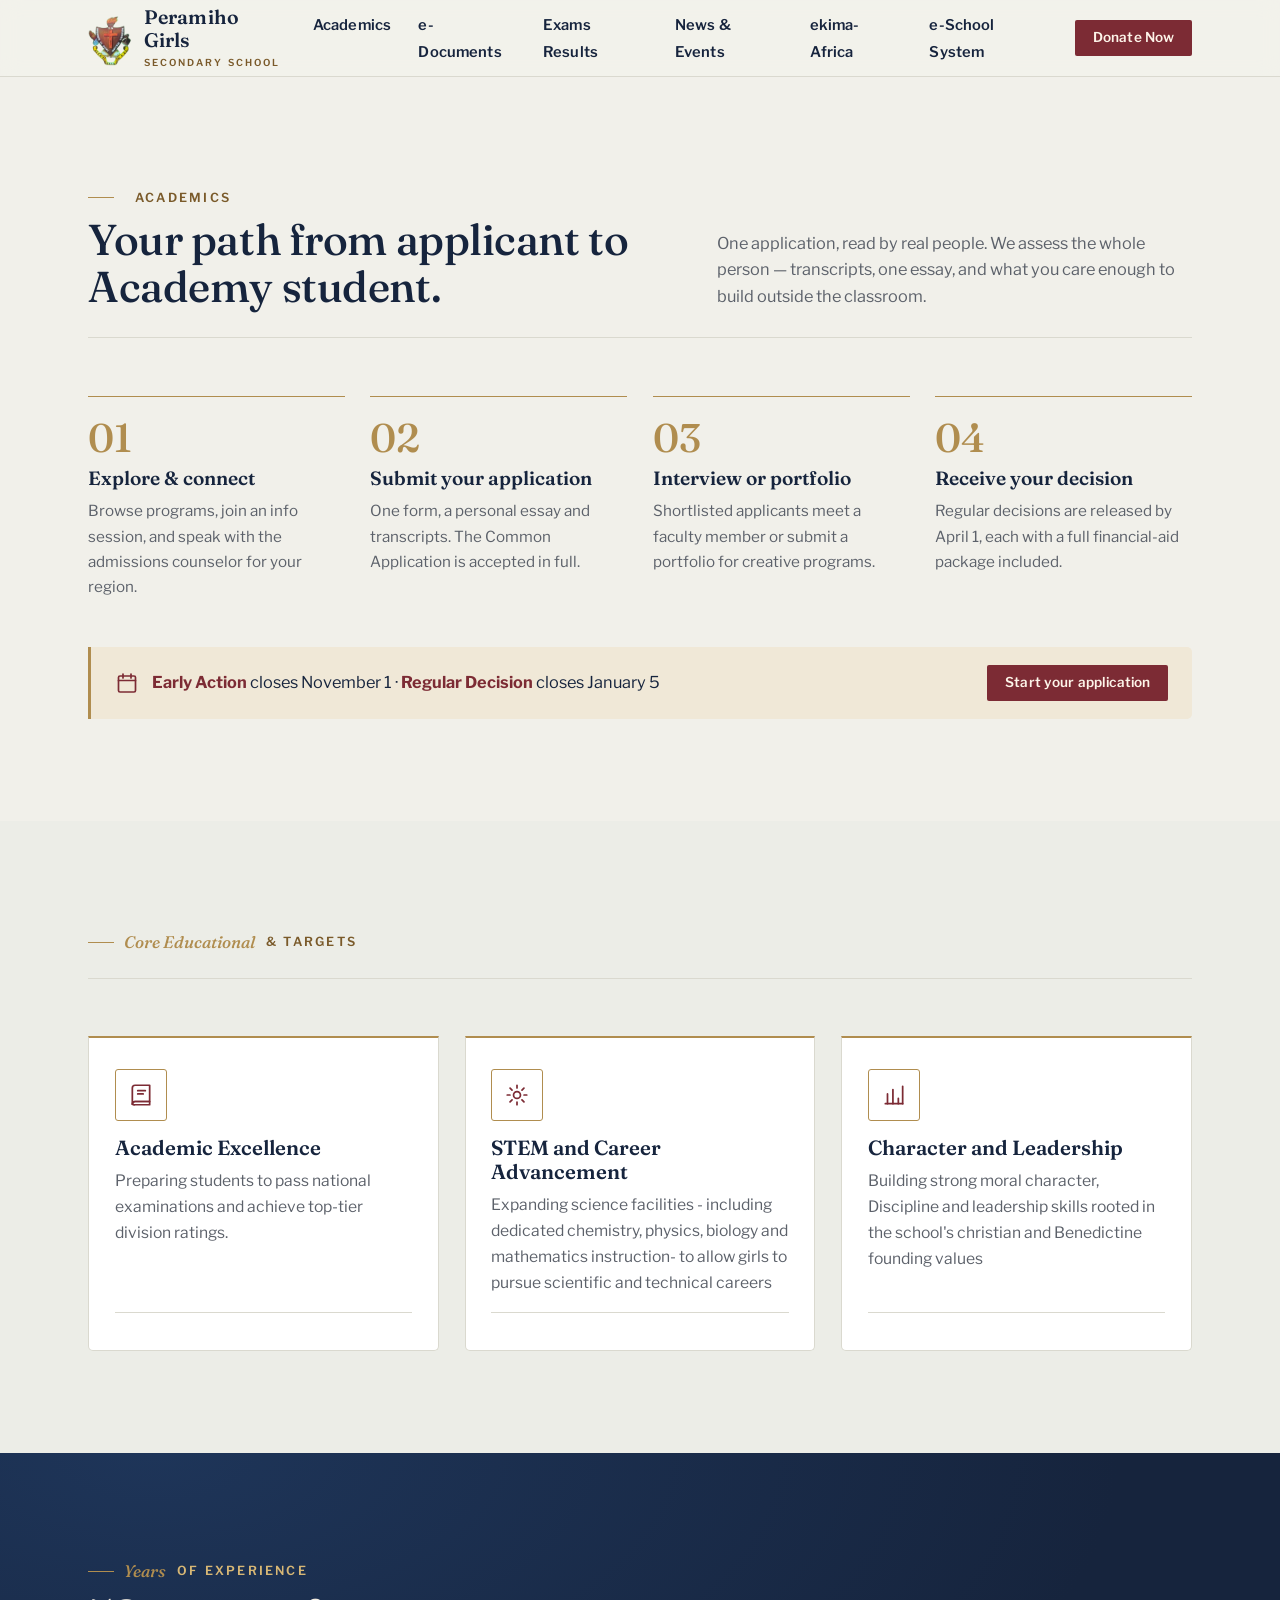
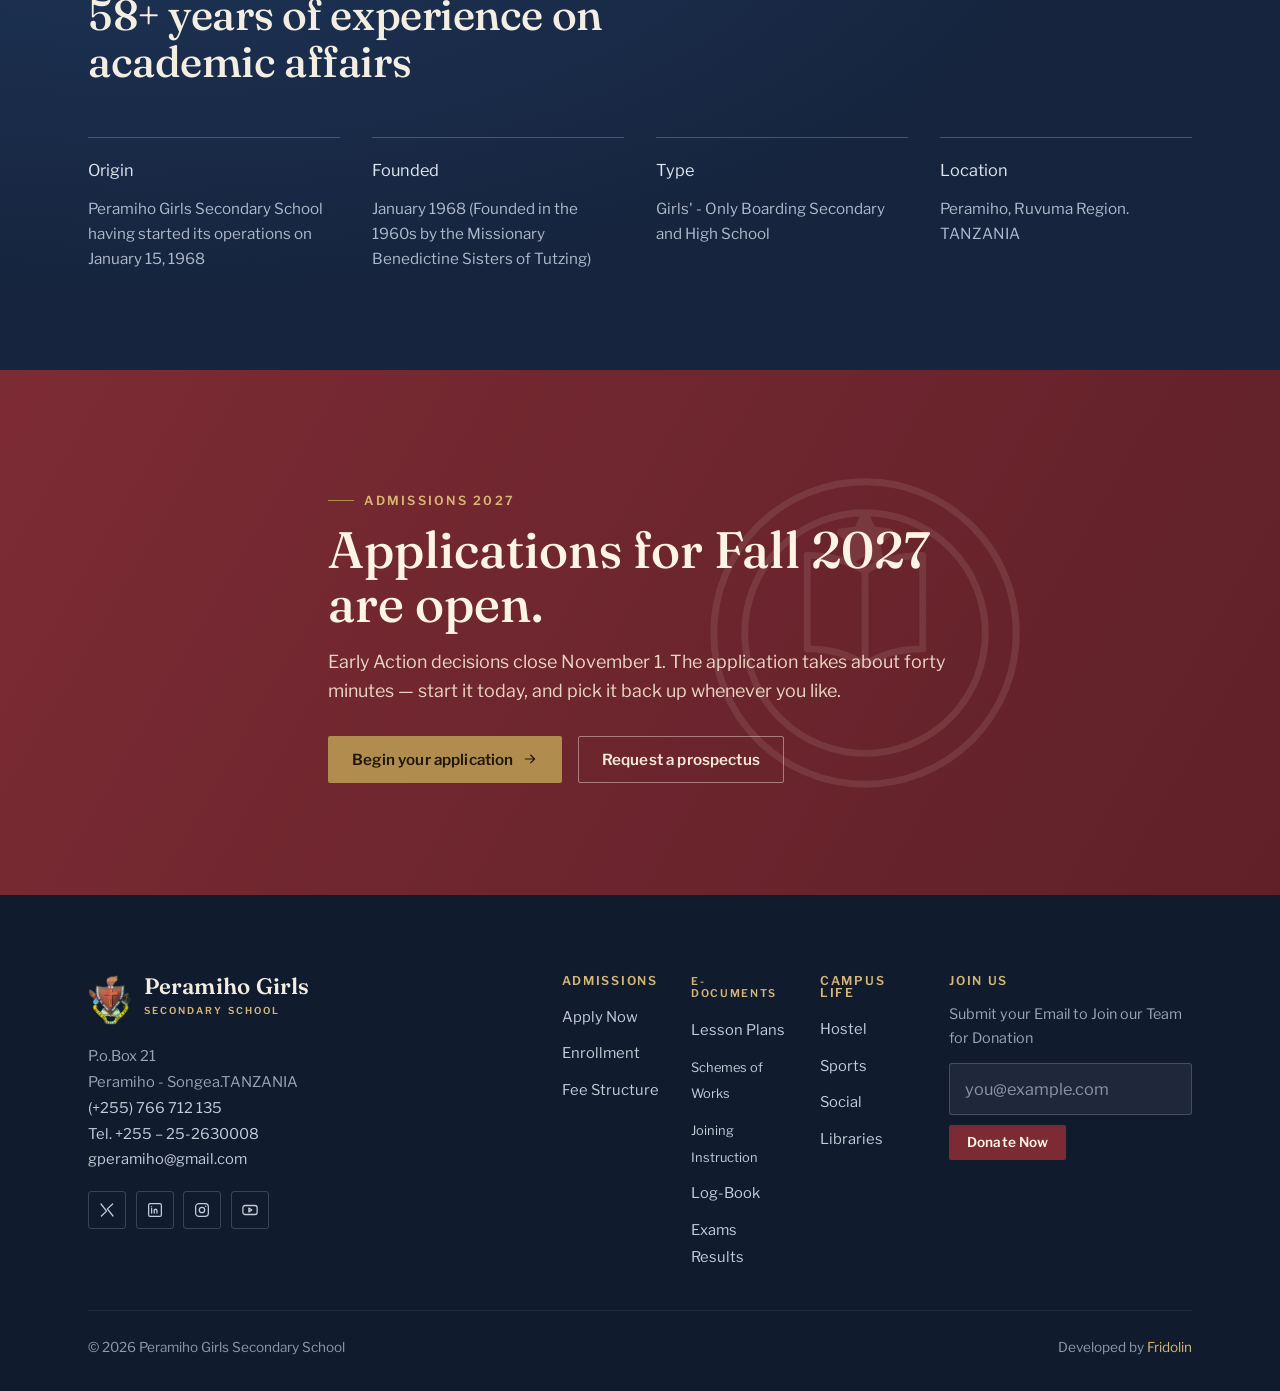
==== commit 71f5866b: "Add files via upload" ====
--- a/academics.html
+++ b/academics.html
@@ -34,9 +34,9 @@
       </span>
     </a>
 
-    <nav class="primary-nav" id="primary-nav" aria-label="Primary">
+     <nav class="primary-nav" id="primary-nav" aria-label="Primary">
       <ul>
-        <li><a href="#programs">About Us</a></li>
+      
         <li><a href="academics.html">Academics</a></li>
        
         <li><a href="edocuments.html">e-Documents</a></li>
@@ -44,10 +44,10 @@
        
        
         <li><a href="events.html">News &amp; Events</a></li>
+          <li><a href="https://admins.ekima.africa/auth">ekima-Africa</a></li>
           <li><a href="eschool/">e-School System</a></li>
       </ul>
     </nav>
-
     <div class="site-header__actions">
       
       <a class="button button--primary button--sm" href="donate.html">Donate Now</a>
